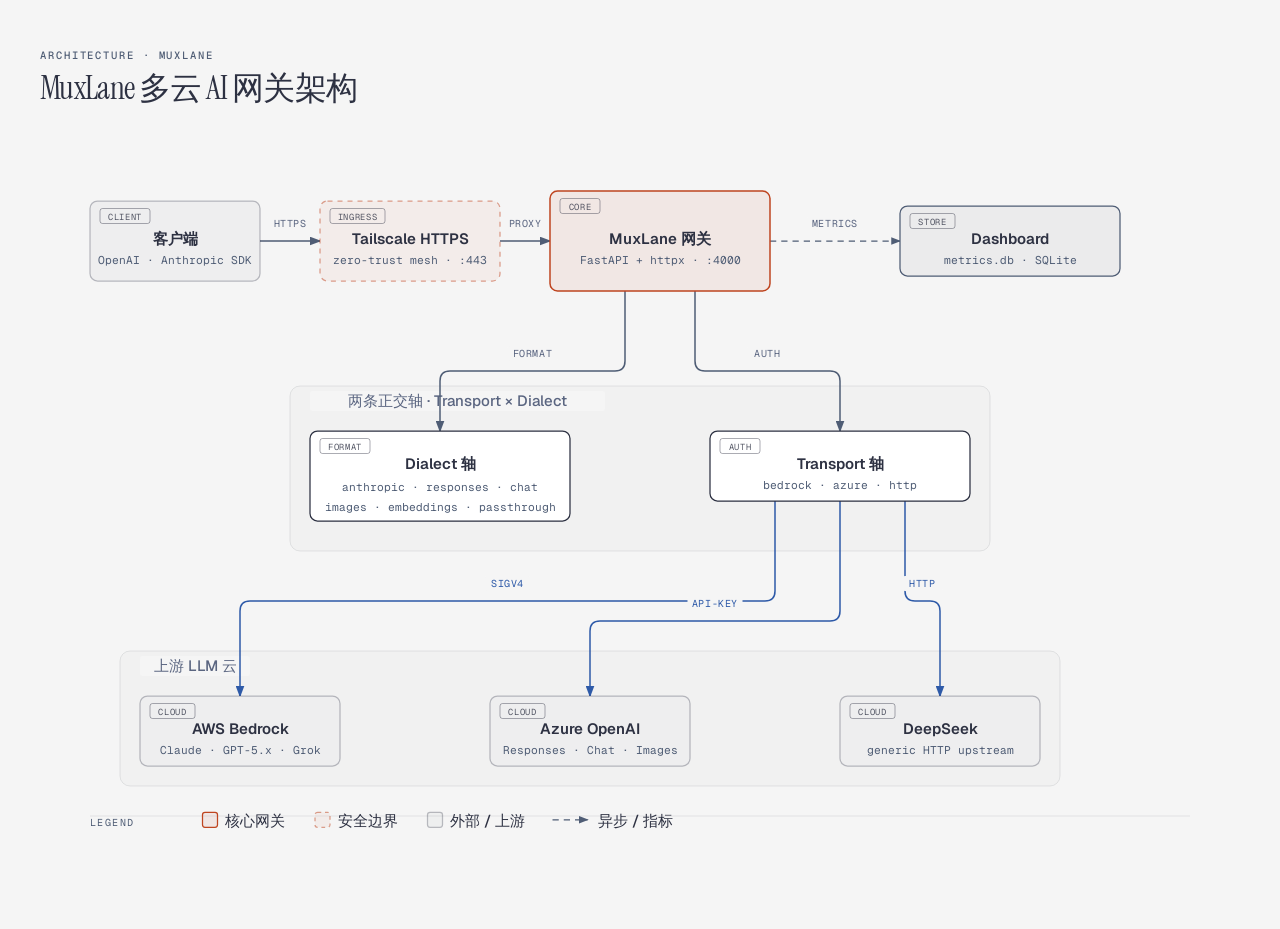
==== docs/muxlane-architecture.html @ c4a80b37 "docs: 用 diagram-design 重画架构图，替换 archify 版本 - 新增 docs/muxlane-architecture.html（自包含 SVG，Transport × D" ====
<!DOCTYPE html>
<html lang="zh-CN">
<head>
  <meta charset="UTF-8">
  <meta name="viewport" content="width=device-width, initial-scale=1.0">
  <title>MuxLane 多云 AI 网关架构</title>
  <link href="https://fonts.googleapis.com/css2?family=Instrument+Serif:ital@0;1&family=Geist:wght@400;500;600&family=Geist+Mono:wght@400;500;600&family=Noto+Serif:ital@0;1&family=Noto+Sans+KR:wght@400;500;600&family=Noto+Serif+KR:wght@400&family=Noto+Sans+TC:wght@400;500;600&family=Noto+Serif+TC:wght@400&display=swap" rel="stylesheet">
  <style>
    *, *::before, *::after { box-sizing: border-box; margin: 0; padding: 0; }
    :root {
      --color-paper:   #f5f5f5;
      --color-ink:     #2d3142;
      --color-muted:   #4f5d75;
      --color-accent:  #bf4520;
      --font-sans:     'Geist', system-ui, sans-serif;
      --font-serif:    'Instrument Serif', 'Noto Serif', 'Noto Serif KR', serif;
      --font-mono:     'Geist Mono', ui-monospace, monospace;
    }

    body {
      font-family: var(--font-sans);
      background: var(--color-paper);
      color: var(--color-ink);
      min-height: 100vh;
      display: flex;
      align-items: center;
      justify-content: center;
      padding: 3rem 2rem;
    }

    .frame { max-width: 1200px; width: 100%; }
    .diagram-container { width: 100%; overflow-x: auto; }

    .eyebrow {
      font-family: var(--font-mono);
      font-size: 0.66rem;
      font-weight: 500;
      letter-spacing: 0.18em;
      text-transform: uppercase;
      color: var(--color-muted);
      margin-bottom: 0.5rem;
    }

    h1 {
      font-family: 'Instrument Serif', 'Noto Serif SC', 'Noto Serif', serif;
      font-size: clamp(1.5rem, 2.4vw + 0.75rem, 2rem);
      font-weight: 400;
      letter-spacing: -0.02em;
      line-height: 1.15;
      color: var(--color-ink);
      margin-bottom: 1.5rem;
    }

    svg { width: 100%; min-width: 960px; display: block; }
    @media print {
      .diagram-container { overflow-x: visible; }
      svg { min-width: 0; }
    }
  </style>
</head>
<body>
  <div class="frame">
    <p class="eyebrow">Architecture · MuxLane</p>
    <h1>MuxLane 多云 AI 网关架构</h1>

    <div class="diagram-container">
      <svg viewBox="0 0 960 600" xmlns="http://www.w3.org/2000/svg" role="img" aria-labelledby="muxlane-architecture-title muxlane-architecture-desc">
        <title id="muxlane-architecture-title">MuxLane 多云 AI 网关架构</title>
        <desc id="muxlane-architecture-desc">MuxLane 网关的架构图：客户端经 Tailscale HTTPS 进入网关，网关按 Transport（上游 URL 与鉴权）和 Dialect（线上协议）两条正交轴把请求转发到 AWS Bedrock、Azure OpenAI 与 DeepSeek，并把请求指标写入 Dashboard 的 metrics.db。</desc>
        <defs>
          <marker id="arrow" markerWidth="8" markerHeight="6" refX="7" refY="3" orient="auto"><polygon points="0 0, 8 3, 0 6" fill="#4f5d75"/></marker>
          <marker id="arrow-accent" markerWidth="8" markerHeight="6" refX="7" refY="3" orient="auto"><polygon points="0 0, 8 3, 0 6" fill="#bf4520"/></marker>
          <marker id="arrow-link" markerWidth="8" markerHeight="6" refX="7" refY="3" orient="auto"><polygon points="0 0, 8 3, 0 6" fill="#2e5aa8"/></marker>
        </defs>

        <rect width="100%" height="100%" fill="#f5f5f5"/>

        <!-- ===== Zones (drawn before arrows and nodes) ===== -->
        <rect x="200" y="204" width="560" height="132" rx="8" fill="rgba(45,49,66,0.02)" stroke="rgba(45,49,66,0.10)" stroke-width="0.8"/>
        <rect x="216" y="208" width="236" height="16" rx="2" fill="#f5f5f5"/>
        <text x="334" y="220" fill="#5a6580" font-size="12" font-weight="500" font-family="'Geist','Noto Sans SC','PingFang SC','Microsoft YaHei',sans-serif" text-anchor="middle">两条正交轴 · Transport × Dialect</text>

        <rect x="64" y="416" width="752" height="108" rx="8" fill="rgba(45,49,66,0.02)" stroke="rgba(45,49,66,0.10)" stroke-width="0.8"/>
        <rect x="80" y="420" width="88" height="16" rx="2" fill="#f5f5f5"/>
        <text x="124" y="432" fill="#5a6580" font-size="12" font-weight="500" font-family="'Geist','Noto Sans SC','PingFang SC','Microsoft YaHei',sans-serif" text-anchor="middle">上游 LLM 云</text>

        <!-- ===== Arrows (before nodes) ===== -->

        <!-- client -> tailscale -->
        <line x1="176" y1="88" x2="224" y2="88" stroke="#4f5d75" stroke-width="1.2" marker-end="url(#arrow)"/>
        <rect x="182" y="68" width="36" height="12" rx="2" fill="#f5f5f5"/>
        <text x="200" y="77" fill="#5a6580" font-size="8" font-family="'Geist Mono',ui-monospace,monospace" text-anchor="middle" letter-spacing="0.06em">HTTPS</text>

        <!-- tailscale -> gateway -->
        <line x1="368" y1="88" x2="408" y2="88" stroke="#4f5d75" stroke-width="1.2" marker-end="url(#arrow)"/>
        <rect x="370" y="68" width="36" height="12" rx="2" fill="#f5f5f5"/>
        <text x="388" y="77" fill="#5a6580" font-size="8" font-family="'Geist Mono',ui-monospace,monospace" text-anchor="middle" letter-spacing="0.06em">PROXY</text>

        <!-- gateway -> dash (dashed, metrics) -->
        <line x1="584" y1="88" x2="688" y2="88" stroke="#4f5d75" stroke-width="1" stroke-dasharray="5,4" marker-end="url(#arrow)"/>
        <rect x="614" y="68" width="44" height="12" rx="2" fill="#f5f5f5"/>
        <text x="636" y="77" fill="#5a6580" font-size="8" font-family="'Geist Mono',ui-monospace,monospace" text-anchor="middle" letter-spacing="0.06em">METRICS</text>

        <!-- gateway -> dialect -->
        <path d="M 468,128 V 184 Q 468,192 460,192 H 328 Q 320,192 320,200 V 240" fill="none" stroke="#4f5d75" stroke-width="1.2" marker-end="url(#arrow)"/>
        <rect x="374" y="172" width="40" height="12" rx="2" fill="#f5f5f5"/>
        <text x="394" y="181" fill="#5a6580" font-size="8" font-family="'Geist Mono',ui-monospace,monospace" text-anchor="middle" letter-spacing="0.06em">FORMAT</text>

        <!-- gateway -> transport -->
        <path d="M 524,128 V 184 Q 524,192 532,192 H 632 Q 640,192 640,200 V 240" fill="none" stroke="#4f5d75" stroke-width="1.2" marker-end="url(#arrow)"/>
        <rect x="566" y="172" width="32" height="12" rx="2" fill="#f5f5f5"/>
        <text x="582" y="181" fill="#5a6580" font-size="8" font-family="'Geist Mono',ui-monospace,monospace" text-anchor="middle" letter-spacing="0.06em">AUTH</text>

        <!-- transport -> aws (link) -->
        <path d="M 588,296 V 368 Q 588,376 580,376 H 168 Q 160,376 160,384 V 452" fill="none" stroke="#2e5aa8" stroke-width="1.2" marker-end="url(#arrow-link)"/>
        <rect x="356" y="356" width="36" height="12" rx="2" fill="#f5f5f5"/>
        <text x="374" y="365" fill="#2e5aa8" font-size="8" font-family="'Geist Mono',ui-monospace,monospace" text-anchor="middle" letter-spacing="0.06em">SIGV4</text>

        <!-- transport -> azure (link) -->
        <path d="M 640,296 V 384 Q 640,392 632,392 H 448 Q 440,392 440,400 V 452" fill="none" stroke="#2e5aa8" stroke-width="1.2" marker-end="url(#arrow-link)"/>
        <rect x="518" y="372" width="44" height="12" rx="2" fill="#f5f5f5"/>
        <text x="540" y="381" fill="#2e5aa8" font-size="8" font-family="'Geist Mono',ui-monospace,monospace" text-anchor="middle" letter-spacing="0.06em">API-KEY</text>

        <!-- transport -> deepseek (link) -->
        <path d="M 692,296 V 368 Q 692,376 700,376 H 712 Q 720,376 720,384 V 452" fill="none" stroke="#2e5aa8" stroke-width="1.2" marker-end="url(#arrow-link)"/>
        <rect x="690" y="356" width="32" height="12" rx="2" fill="#f5f5f5"/>
        <text x="706" y="365" fill="#2e5aa8" font-size="8" font-family="'Geist Mono',ui-monospace,monospace" text-anchor="middle" letter-spacing="0.06em">HTTP</text>

        <!-- ===== Nodes ===== -->

        <!-- client (external) -->
        <rect x="40" y="56" width="136" height="64" rx="6" fill="#f5f5f5"/>
        <rect x="40" y="56" width="136" height="64" rx="6" fill="rgba(45,49,66,0.03)" stroke="rgba(45,49,66,0.30)" stroke-width="1"/>
        <rect x="48" y="62" width="40" height="12" rx="2" fill="none" stroke="rgba(45,49,66,0.40)" stroke-width="0.8"/>
        <text x="68" y="71" fill="rgba(45,49,66,0.80)" font-size="7" font-family="'Geist Mono',ui-monospace,monospace" text-anchor="middle" letter-spacing="0.08em">CLIENT</text>
        <text x="108" y="90" fill="#2d3142" font-size="12" font-weight="600" font-family="'Geist','Noto Sans SC','PingFang SC','Microsoft YaHei',sans-serif" text-anchor="middle">客户端</text>
        <text x="108" y="106" fill="#4f5d75" font-size="9" font-family="'Geist Mono',ui-monospace,monospace" text-anchor="middle">OpenAI · Anthropic SDK</text>

        <!-- tailscale (security) -->
        <rect x="224" y="56" width="144" height="64" rx="6" fill="#f5f5f5"/>
        <rect x="224" y="56" width="144" height="64" rx="6" fill="rgba(191,69,32,0.05)" stroke="rgba(191,69,32,0.50)" stroke-width="1" stroke-dasharray="4,4"/>
        <rect x="232" y="62" width="44" height="12" rx="2" fill="none" stroke="rgba(45,49,66,0.40)" stroke-width="0.8"/>
        <text x="254" y="71" fill="rgba(45,49,66,0.80)" font-size="7" font-family="'Geist Mono',ui-monospace,monospace" text-anchor="middle" letter-spacing="0.08em">INGRESS</text>
        <text x="296" y="90" fill="#2d3142" font-size="12" font-weight="600" font-family="'Geist','Noto Sans SC','PingFang SC','Microsoft YaHei',sans-serif" text-anchor="middle">Tailscale HTTPS</text>
        <text x="296" y="106" fill="#4f5d75" font-size="9" font-family="'Geist Mono',ui-monospace,monospace" text-anchor="middle">zero-trust mesh · :443</text>

        <!-- gateway (focal) -->
        <rect x="408" y="48" width="176" height="80" rx="6" fill="#f5f5f5"/>
        <rect x="408" y="48" width="176" height="80" rx="6" fill="rgba(191,69,32,0.08)" stroke="#bf4520" stroke-width="1.2"/>
        <rect x="416" y="54" width="32" height="12" rx="2" fill="none" stroke="rgba(45,49,66,0.40)" stroke-width="0.8"/>
        <text x="432" y="63" fill="rgba(45,49,66,0.80)" font-size="7" font-family="'Geist Mono',ui-monospace,monospace" text-anchor="middle" letter-spacing="0.08em">CORE</text>
        <text x="496" y="90" fill="#2d3142" font-size="12" font-weight="600" font-family="'Geist','Noto Sans SC','PingFang SC','Microsoft YaHei',sans-serif" text-anchor="middle">MuxLane 网关</text>
        <text x="496" y="106" fill="#4f5d75" font-size="9" font-family="'Geist Mono',ui-monospace,monospace" text-anchor="middle">FastAPI + httpx · :4000</text>

        <!-- dashboard (store) -->
        <rect x="688" y="60" width="176" height="56" rx="6" fill="#f5f5f5"/>
        <rect x="688" y="60" width="176" height="56" rx="6" fill="rgba(45,49,66,0.05)" stroke="#4f5d75" stroke-width="1"/>
        <rect x="696" y="66" width="36" height="12" rx="2" fill="none" stroke="rgba(45,49,66,0.40)" stroke-width="0.8"/>
        <text x="714" y="75" fill="rgba(45,49,66,0.80)" font-size="7" font-family="'Geist Mono',ui-monospace,monospace" text-anchor="middle" letter-spacing="0.08em">STORE</text>
        <text x="776" y="90" fill="#2d3142" font-size="12" font-weight="600" font-family="'Geist','Noto Sans SC','PingFang SC','Microsoft YaHei',sans-serif" text-anchor="middle">Dashboard</text>
        <text x="776" y="106" fill="#4f5d75" font-size="9" font-family="'Geist Mono',ui-monospace,monospace" text-anchor="middle">metrics.db · SQLite</text>

        <!-- dialect (backend) -->
        <rect x="216" y="240" width="208" height="72" rx="6" fill="#f5f5f5"/>
        <rect x="216" y="240" width="208" height="72" rx="6" fill="#ffffff" stroke="#2d3142" stroke-width="1"/>
        <rect x="224" y="246" width="40" height="12" rx="2" fill="none" stroke="rgba(45,49,66,0.40)" stroke-width="0.8"/>
        <text x="244" y="255" fill="rgba(45,49,66,0.80)" font-size="7" font-family="'Geist Mono',ui-monospace,monospace" text-anchor="middle" letter-spacing="0.08em">FORMAT</text>
        <text x="320" y="270" fill="#2d3142" font-size="12" font-weight="600" font-family="'Geist','Noto Sans SC','PingFang SC','Microsoft YaHei',sans-serif" text-anchor="middle">Dialect 轴</text>
        <text x="320" y="288" fill="#4f5d75" font-size="9" font-family="'Geist Mono',ui-monospace,monospace" text-anchor="middle">anthropic · responses · chat</text>
        <text x="320" y="304" fill="#4f5d75" font-size="9" font-family="'Geist Mono',ui-monospace,monospace" text-anchor="middle">images · embeddings · passthrough</text>

        <!-- transport (backend) -->
        <rect x="536" y="240" width="208" height="56" rx="6" fill="#f5f5f5"/>
        <rect x="536" y="240" width="208" height="56" rx="6" fill="#ffffff" stroke="#2d3142" stroke-width="1"/>
        <rect x="544" y="246" width="32" height="12" rx="2" fill="none" stroke="rgba(45,49,66,0.40)" stroke-width="0.8"/>
        <text x="560" y="255" fill="rgba(45,49,66,0.80)" font-size="7" font-family="'Geist Mono',ui-monospace,monospace" text-anchor="middle" letter-spacing="0.08em">AUTH</text>
        <text x="640" y="270" fill="#2d3142" font-size="12" font-weight="600" font-family="'Geist','Noto Sans SC','PingFang SC','Microsoft YaHei',sans-serif" text-anchor="middle">Transport 轴</text>
        <text x="640" y="286" fill="#4f5d75" font-size="9" font-family="'Geist Mono',ui-monospace,monospace" text-anchor="middle">bedrock · azure · http</text>

        <!-- aws (external) -->
        <rect x="80" y="452" width="160" height="56" rx="6" fill="#f5f5f5"/>
        <rect x="80" y="452" width="160" height="56" rx="6" fill="rgba(45,49,66,0.03)" stroke="rgba(45,49,66,0.30)" stroke-width="1"/>
        <rect x="88" y="458" width="36" height="12" rx="2" fill="none" stroke="rgba(45,49,66,0.40)" stroke-width="0.8"/>
        <text x="106" y="467" fill="rgba(45,49,66,0.80)" font-size="7" font-family="'Geist Mono',ui-monospace,monospace" text-anchor="middle" letter-spacing="0.08em">CLOUD</text>
        <text x="160" y="482" fill="#2d3142" font-size="12" font-weight="600" font-family="'Geist','Noto Sans SC','PingFang SC','Microsoft YaHei',sans-serif" text-anchor="middle">AWS Bedrock</text>
        <text x="160" y="498" fill="#4f5d75" font-size="9" font-family="'Geist Mono',ui-monospace,monospace" text-anchor="middle">Claude · GPT-5.x · Grok</text>

        <!-- azure (external) -->
        <rect x="360" y="452" width="160" height="56" rx="6" fill="#f5f5f5"/>
        <rect x="360" y="452" width="160" height="56" rx="6" fill="rgba(45,49,66,0.03)" stroke="rgba(45,49,66,0.30)" stroke-width="1"/>
        <rect x="368" y="458" width="36" height="12" rx="2" fill="none" stroke="rgba(45,49,66,0.40)" stroke-width="0.8"/>
        <text x="386" y="467" fill="rgba(45,49,66,0.80)" font-size="7" font-family="'Geist Mono',ui-monospace,monospace" text-anchor="middle" letter-spacing="0.08em">CLOUD</text>
        <text x="440" y="482" fill="#2d3142" font-size="12" font-weight="600" font-family="'Geist','Noto Sans SC','PingFang SC','Microsoft YaHei',sans-serif" text-anchor="middle">Azure OpenAI</text>
        <text x="440" y="498" fill="#4f5d75" font-size="9" font-family="'Geist Mono',ui-monospace,monospace" text-anchor="middle">Responses · Chat · Images</text>

        <!-- deepseek (external) -->
        <rect x="640" y="452" width="160" height="56" rx="6" fill="#f5f5f5"/>
        <rect x="640" y="452" width="160" height="56" rx="6" fill="rgba(45,49,66,0.03)" stroke="rgba(45,49,66,0.30)" stroke-width="1"/>
        <rect x="648" y="458" width="36" height="12" rx="2" fill="none" stroke="rgba(45,49,66,0.40)" stroke-width="0.8"/>
        <text x="666" y="467" fill="rgba(45,49,66,0.80)" font-size="7" font-family="'Geist Mono',ui-monospace,monospace" text-anchor="middle" letter-spacing="0.08em">CLOUD</text>
        <text x="720" y="482" fill="#2d3142" font-size="12" font-weight="600" font-family="'Geist','Noto Sans SC','PingFang SC','Microsoft YaHei',sans-serif" text-anchor="middle">DeepSeek</text>
        <text x="720" y="498" fill="#4f5d75" font-size="9" font-family="'Geist Mono',ui-monospace,monospace" text-anchor="middle">generic HTTP upstream</text>

        <!-- ===== Legend ===== -->
        <line x1="40" y1="548" x2="920" y2="548" stroke="rgba(45,49,66,0.10)" stroke-width="0.8"/>
        <text x="40" y="556" fill="#4f5d75" font-size="8" font-family="'Geist Mono',ui-monospace,monospace" letter-spacing="0.14em">LEGEND</text>

        <rect x="130" y="545" width="12" height="12" rx="2" fill="rgba(191,69,32,0.08)" stroke="#bf4520" stroke-width="1"/>
        <text x="148" y="556" fill="#2d3142" font-size="12" font-weight="500" font-family="'Geist','Noto Sans SC','PingFang SC','Microsoft YaHei',sans-serif">核心网关</text>

        <rect x="220" y="545" width="12" height="12" rx="2" fill="rgba(191,69,32,0.05)" stroke="rgba(191,69,32,0.50)" stroke-width="1" stroke-dasharray="3,3"/>
        <text x="238" y="556" fill="#2d3142" font-size="12" font-weight="500" font-family="'Geist','Noto Sans SC','PingFang SC','Microsoft YaHei',sans-serif">安全边界</text>

        <rect x="310" y="545" width="12" height="12" rx="2" fill="rgba(45,49,66,0.03)" stroke="rgba(45,49,66,0.30)" stroke-width="1"/>
        <text x="328" y="556" fill="#2d3142" font-size="12" font-weight="500" font-family="'Geist','Noto Sans SC','PingFang SC','Microsoft YaHei',sans-serif">外部 / 上游</text>

        <line x1="410" y1="551" x2="438" y2="551" stroke="#4f5d75" stroke-width="1" stroke-dasharray="5,4" marker-end="url(#arrow)"/>
        <text x="446" y="556" fill="#2d3142" font-size="12" font-weight="500" font-family="'Geist','Noto Sans SC','PingFang SC','Microsoft YaHei',sans-serif">异步 / 指标</text>
      </svg>
    </div>
  </div>
</body>
</html>
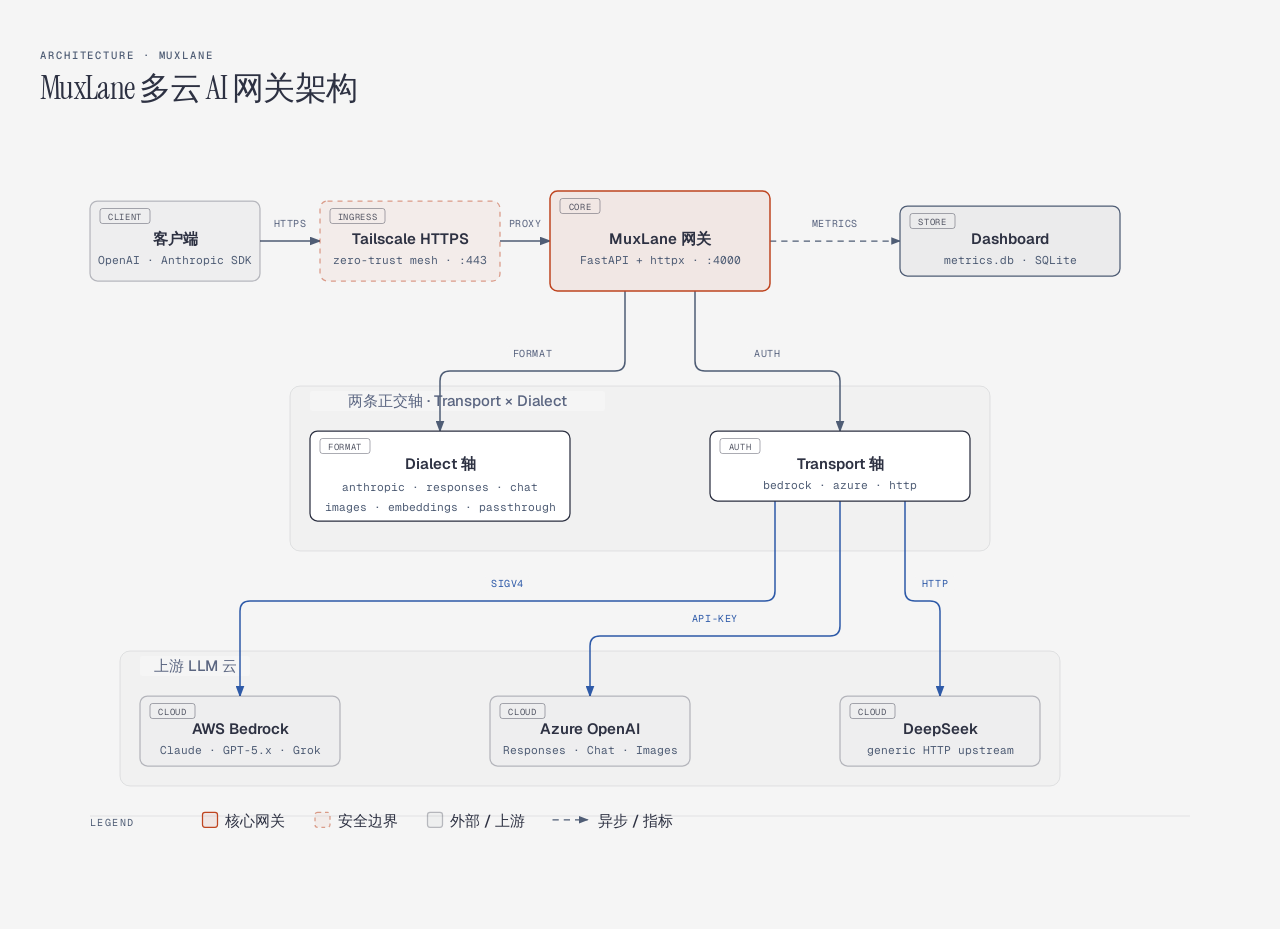
==== commit 07f8797d: "docs: 修复架构图箭头标签遮罩与连线重叠 API-KEY 标签遮罩下移避开 SIGV4 横线，HTTP 标签遮罩右移避开自身竖线，消除连线断点。  Co-Authored-By: Claude C" ====
--- a/docs/muxlane-architecture.html
+++ b/docs/muxlane-architecture.html
@@ -117,14 +117,14 @@
         <text x="374" y="365" fill="#2e5aa8" font-size="8" font-family="'Geist Mono',ui-monospace,monospace" text-anchor="middle" letter-spacing="0.06em">SIGV4</text>
 
         <!-- transport -> azure (link) -->
-        <path d="M 640,296 V 384 Q 640,392 632,392 H 448 Q 440,392 440,400 V 452" fill="none" stroke="#2e5aa8" stroke-width="1.2" marker-end="url(#arrow-link)"/>
-        <rect x="518" y="372" width="44" height="12" rx="2" fill="#f5f5f5"/>
-        <text x="540" y="381" fill="#2e5aa8" font-size="8" font-family="'Geist Mono',ui-monospace,monospace" text-anchor="middle" letter-spacing="0.06em">API-KEY</text>
+        <path d="M 640,296 V 396 Q 640,404 632,404 H 448 Q 440,404 440,412 V 452" fill="none" stroke="#2e5aa8" stroke-width="1.2" marker-end="url(#arrow-link)"/>
+        <rect x="518" y="384" width="44" height="12" rx="2" fill="#f5f5f5"/>
+        <text x="540" y="393" fill="#2e5aa8" font-size="8" font-family="'Geist Mono',ui-monospace,monospace" text-anchor="middle" letter-spacing="0.06em">API-KEY</text>
 
         <!-- transport -> deepseek (link) -->
         <path d="M 692,296 V 368 Q 692,376 700,376 H 712 Q 720,376 720,384 V 452" fill="none" stroke="#2e5aa8" stroke-width="1.2" marker-end="url(#arrow-link)"/>
-        <rect x="690" y="356" width="32" height="12" rx="2" fill="#f5f5f5"/>
-        <text x="706" y="365" fill="#2e5aa8" font-size="8" font-family="'Geist Mono',ui-monospace,monospace" text-anchor="middle" letter-spacing="0.06em">HTTP</text>
+        <rect x="700" y="356" width="32" height="12" rx="2" fill="#f5f5f5"/>
+        <text x="716" y="365" fill="#2e5aa8" font-size="8" font-family="'Geist Mono',ui-monospace,monospace" text-anchor="middle" letter-spacing="0.06em">HTTP</text>
 
         <!-- ===== Nodes ===== -->
 
